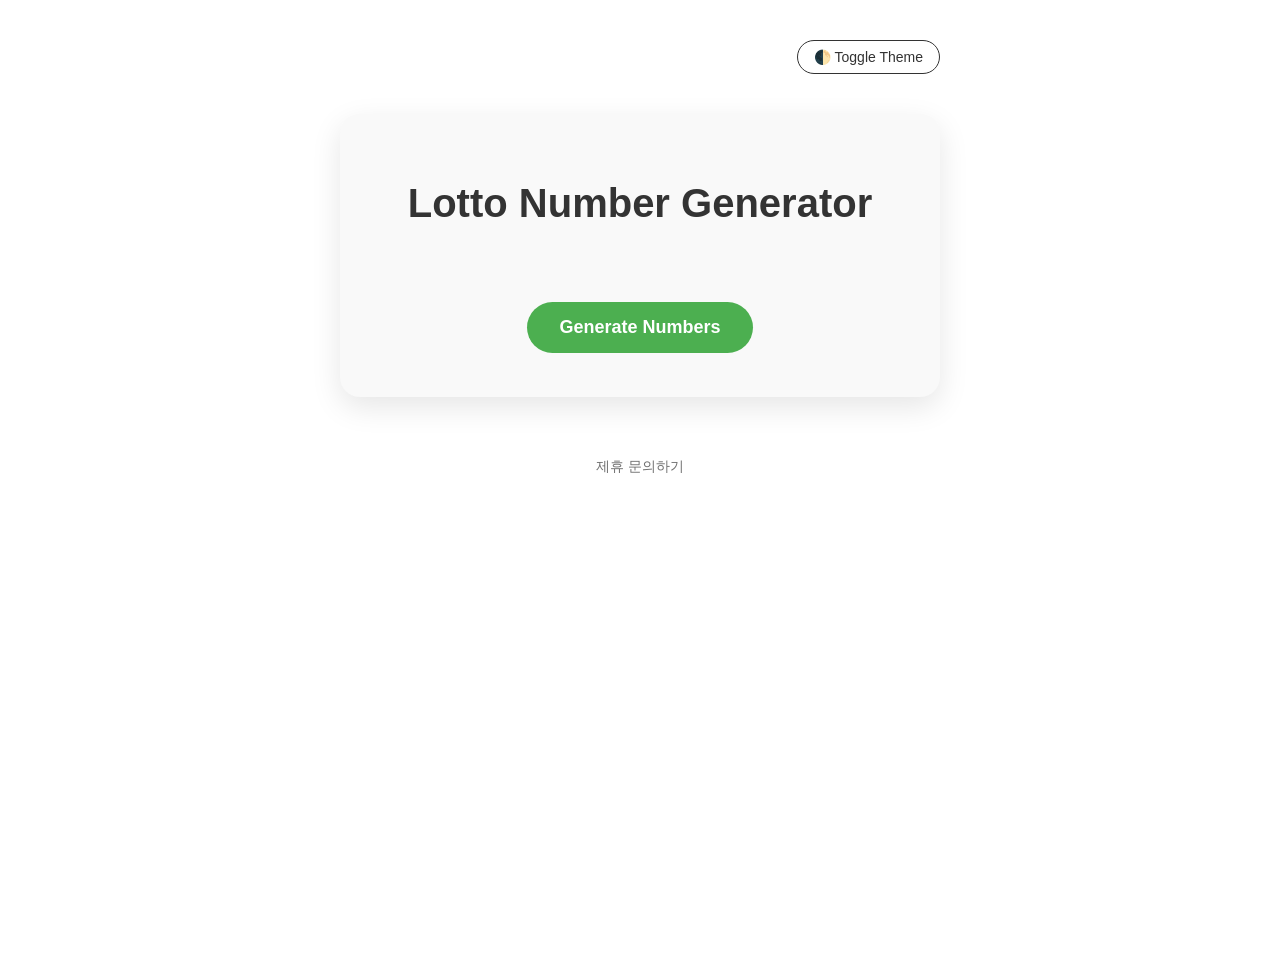
==== index.html @ 991e3644 "Convert site to a simple partnership inquiry form only" ====
<!DOCTYPE html>
<html lang="en">
<head>
    <meta charset="UTF-8">
    <meta name="viewport" content="width=device-width, initial-scale=1.0">
    <title>Lotto Number Generator</title>
    <link rel="stylesheet" href="style.css">
</head>
<body>
    <div class="main-container">
        <div id="theme-toggle-container">
            <button id="theme-toggle">🌓 Toggle Theme</button>
        </div>
        <div id="lotto-machine">
            <h1>Lotto Number Generator</h1>
            <div id="numbers-container"></div>
            <button id="generate-button">Generate Numbers</button>
        </div>
        <div style="text-align: center; margin-top: 20px;">
            <a href="contact.html" style="color: var(--text-color); text-decoration: none; opacity: 0.7; font-size: 14px;">제휴 문의하기</a>
        </div>
    </div>
    <script src="main.js"></script>
</body>
</html>
---- style.css ----
:root {
    --bg-color: #ffffff;
    --text-color: #333333;
    --machine-bg: #f9f9f9;
}

[data-theme="dark"] {
    --bg-color: #121212;
    --text-color: #ffffff;
    --machine-bg: #1e1e1e;
}

body {
    font-family: -apple-system, BlinkMacSystemFont, "Segoe UI", Roboto, Helvetica, Arial, sans-serif;
    background-color: var(--bg-color);
    color: var(--text-color);
    display: flex;
    justify-content: center;
    align-items: flex-start;
    min-height: 100vh;
    margin: 0;
    padding: 40px 20px;
    transition: background-color 0.3s ease, color 0.3s ease;
}

.main-container {
    max-width: 600px;
    width: 100%;
    display: flex;
    flex-direction: column;
    gap: 40px;
}

#theme-toggle-container {
    display: flex;
    justify-content: flex-end;
}

#theme-toggle {
    background: none;
    border: 1px solid var(--text-color);
    color: var(--text-color);
    padding: 8px 16px;
    cursor: pointer;
    border-radius: 20px;
    font-size: 14px;
    transition: all 0.3s ease;
}

#theme-toggle:hover {
    background-color: var(--text-color);
    color: var(--bg-color);
}

#lotto-machine {
    text-align: center;
    padding: 40px;
    border-radius: 20px;
    background-color: var(--machine-bg);
    box-shadow: 0 10px 30px rgba(0,0,0,0.1);
    transition: background-color 0.3s ease;
}

h1 {
    font-size: 2.5em;
    margin-bottom: 1em;
}

#partnership-contact {
    padding: 40px;
    border-radius: 20px;
    background-color: var(--machine-bg);
    box-shadow: 0 10px 30px rgba(0,0,0,0.1);
}

#partnership-contact h2 {
    margin-top: 0;
    text-align: center;
}

#partnership-contact p {
    text-align: center;
    margin-bottom: 30px;
    opacity: 0.8;
}

.form-group {
    margin-bottom: 20px;
}

.form-group label {
    display: block;
    margin-bottom: 8px;
    font-weight: 600;
}

.form-group input, 
.form-group select, 
.form-group textarea {
    width: 100%;
    padding: 12px;
    border: 1px solid #ddd;
    border-radius: 8px;
    background-color: var(--bg-color);
    color: var(--text-color);
    font-size: 16px;
    box-sizing: border-box;
}

#submit-button {
    width: 100%;
    background-color: #4CAF50;
    color: white;
    padding: 15px;
    border: none;
    border-radius: 30px;
    font-size: 18px;
    font-weight: bold;
    cursor: pointer;
    transition: transform 0.2s ease, background-color 0.3s ease;
}

#submit-button:hover {
    background-color: #45a049;
    transform: scale(1.02);
}

#submit-button:active {
    transform: scale(0.98);
}

#numbers-container {
    display: flex;
    justify-content: center;
    gap: 15px;
    margin-bottom: 2em;
}

.ball {
    width: 60px;
    height: 60px;
    border-radius: 50%;
    display: flex;
    justify-content: center;
    align-items: center;
    font-size: 1.5em;
    font-weight: bold;
    color: #fff;
    box-shadow: 0 4px 10px rgba(0,0,0,0.2);
}

#generate-button {
    background-color: #4CAF50;
    color: white;
    padding: 15px 32px;
    text-align: center;
    text-decoration: none;
    display: inline-block;
    font-size: 18px;
    font-weight: bold;
    margin: 4px 2px;
    cursor: pointer;
    border-radius: 30px;
    border: none;
    transition: transform 0.2s ease, background-color 0.3s ease;
}

#generate-button:hover {
    background-color: #45a049;
    transform: scale(1.05);
}

#generate-button:active {
    transform: scale(0.95);
}
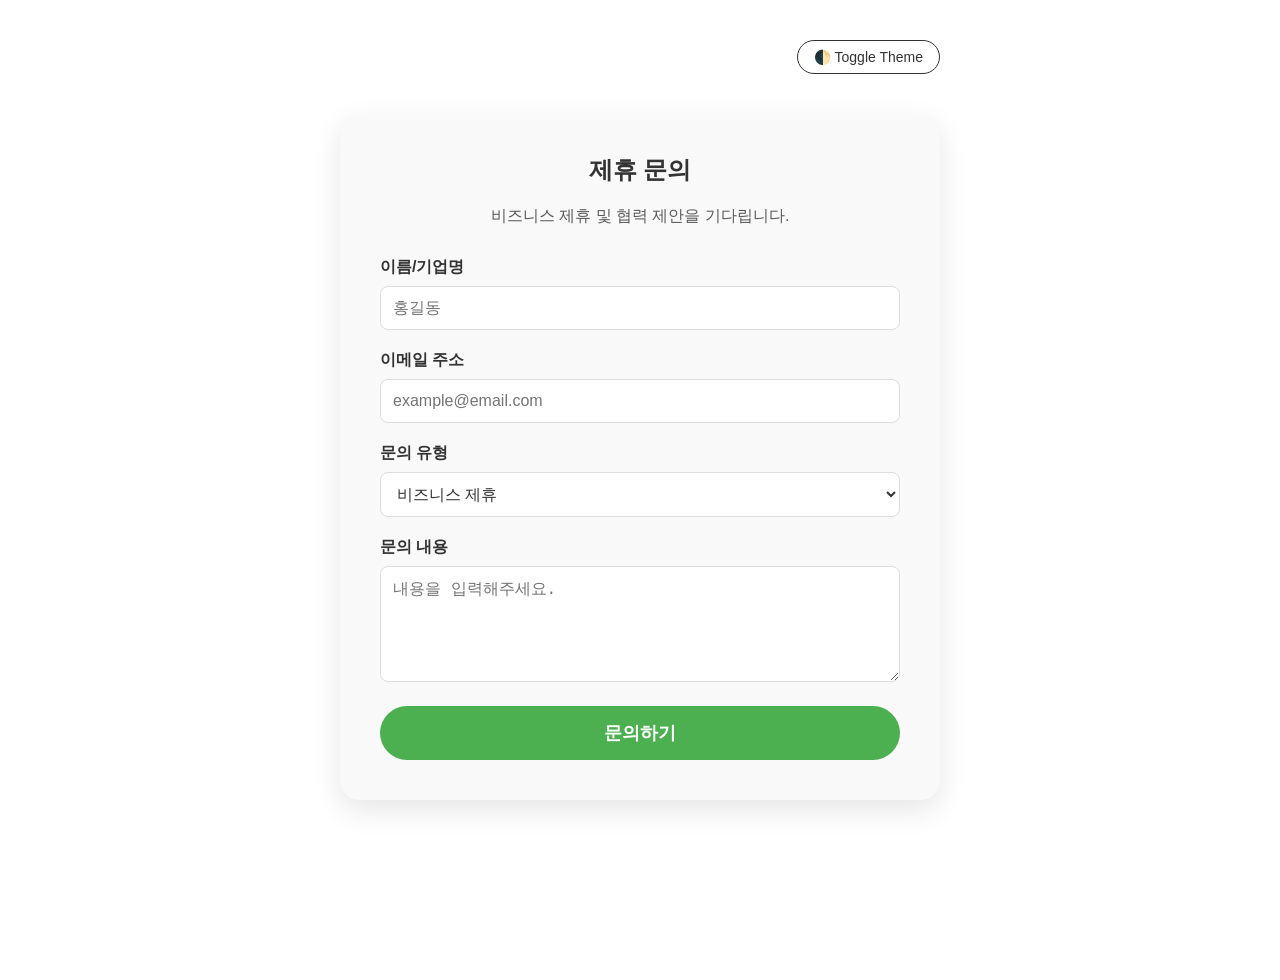
==== commit b3ffa8a7: "Finalize partnership inquiry form layout" ====
--- a/index.html
+++ b/index.html
@@ -1,10 +1,9 @@
-
 <!DOCTYPE html>
-<html lang="en">
+<html lang="ko">
 <head>
     <meta charset="UTF-8">
     <meta name="viewport" content="width=device-width, initial-scale=1.0">
-    <title>Lotto Number Generator</title>
+    <title>제휴 문의</title>
     <link rel="stylesheet" href="style.css">
 </head>
 <body>
@@ -12,15 +11,47 @@
         <div id="theme-toggle-container">
             <button id="theme-toggle">🌓 Toggle Theme</button>
         </div>
-        <div id="lotto-machine">
-            <h1>Lotto Number Generator</h1>
-            <div id="numbers-container"></div>
-            <button id="generate-button">Generate Numbers</button>
-        </div>
-        <div style="text-align: center; margin-top: 20px;">
-            <a href="contact.html" style="color: var(--text-color); text-decoration: none; opacity: 0.7; font-size: 14px;">제휴 문의하기</a>
-        </div>
+
+        <section id="partnership-contact">
+            <h2>제휴 문의</h2>
+            <p>비즈니스 제휴 및 협력 제안을 기다립니다.</p>
+            <form action="https://formspree.io/f/xojbjljl" method="POST">
+                <div class="form-group">
+                    <label for="name">이름/기업명</label>
+                    <input type="text" id="name" name="name" required placeholder="홍길동">
+                </div>
+                <div class="form-group">
+                    <label for="email">이메일 주소</label>
+                    <input type="email" id="email" name="_replyto" required placeholder="example@email.com">
+                </div>
+                <div class="form-group">
+                    <label for="subject">문의 유형</label>
+                    <select id="subject" name="subject">
+                        <option value="partnership">비즈니스 제휴</option>
+                        <option value="marketing">마케팅/광고</option>
+                        <option value="technical">기술 협력</option>
+                        <option value="other">기타</option>
+                    </select>
+                </div>
+                <div class="form-group">
+                    <label for="message">문의 내용</label>
+                    <textarea id="message" name="message" rows="5" required placeholder="내용을 입력해주세요."></textarea>
+                </div>
+                <button type="submit" id="submit-button">문의하기</button>
+            </form>
+        </section>
     </div>
-    <script src="main.js"></script>
+    <script>
+        const themeToggle = document.getElementById('theme-toggle');
+        const currentTheme = localStorage.getItem('theme') || 'light';
+        document.documentElement.setAttribute('data-theme', currentTheme);
+
+        themeToggle.addEventListener('click', () => {
+            let theme = document.documentElement.getAttribute('data-theme');
+            let newTheme = theme === 'dark' ? 'light' : 'dark';
+            document.documentElement.setAttribute('data-theme', newTheme);
+            localStorage.setItem('theme', newTheme);
+        });
+    </script>
 </body>
 </html>
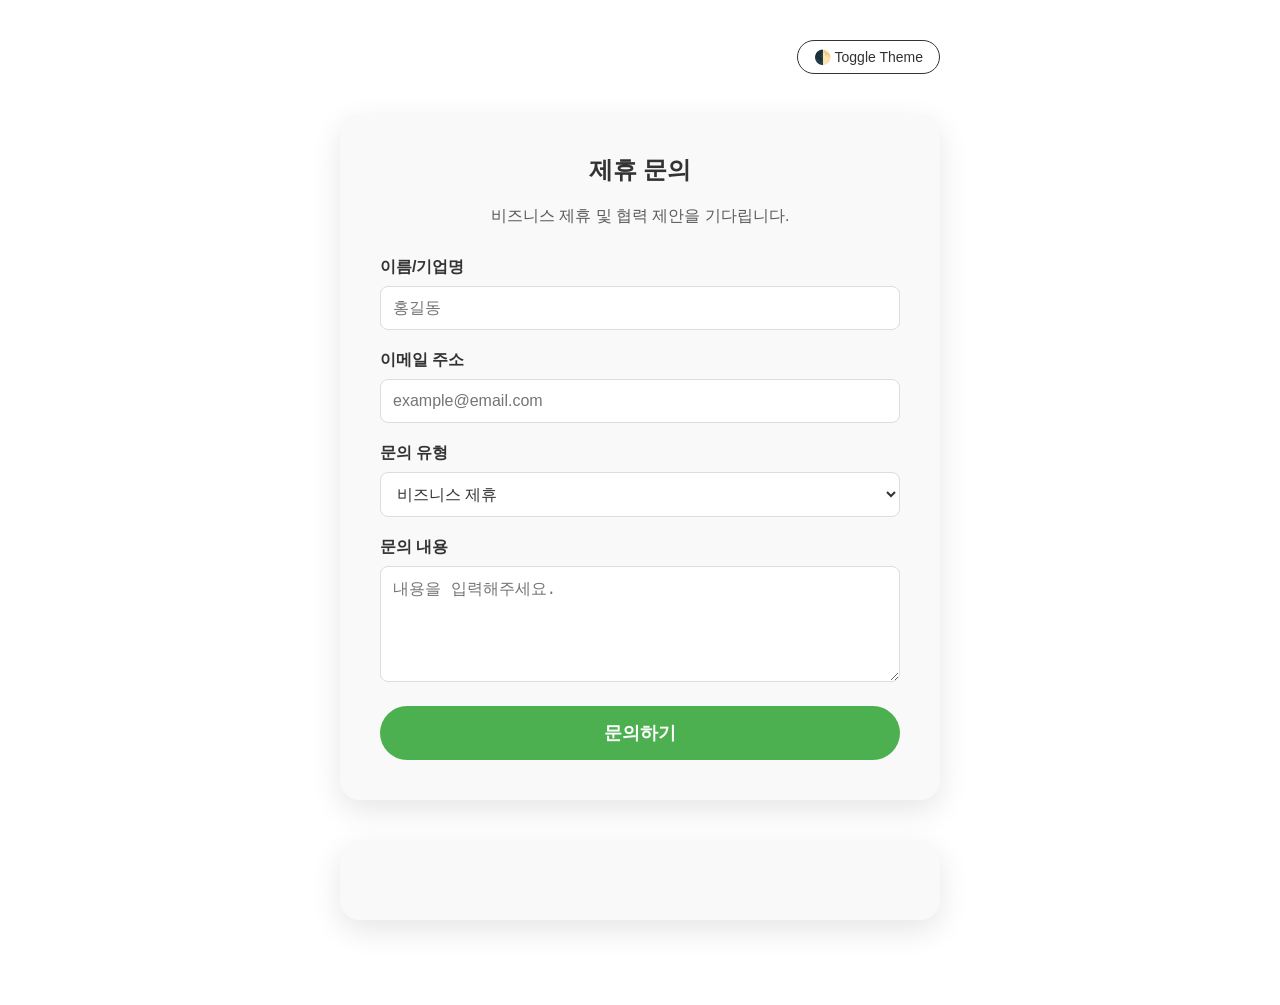
==== commit 0ca6996a: "Integrate Disqus comment section" ====
--- a/index.html
+++ b/index.html
@@ -40,6 +40,28 @@
                 <button type="submit" id="submit-button">문의하기</button>
             </form>
         </section>
+
+        <section id="comments-section">
+            <div id="disqus_thread"></div>
+            <script>
+                /**
+                *  RECOMMENDED CONFIGURATION VARIABLES: EDIT AND UNCOMMENT THE SECTION BELOW TO INSERT DYNAMIC VALUES FROM YOUR PLATFORM OR CMS.
+                *  LEARN WHY DEFINING THESE VARIABLES IS IMPORTANT: https://disqus.com/admin/universalcode/#configuration-variables    */
+                /*
+                var disqus_config = function () {
+                this.page.url = PAGE_URL;  // Replace PAGE_URL with your page's canonical URL variable
+                this.page.identifier = PAGE_IDENTIFIER; // Replace PAGE_IDENTIFIER with your page's unique identifier variable
+                };
+                */
+                (function() { // DON'T EDIT BELOW THIS LINE
+                var d = document, s = d.createElement('script');
+                s.src = 'https://productbuilder2-8.disqus.com/embed.js';
+                s.setAttribute('data-timestamp', +new Date());
+                (d.head || d.body).appendChild(s);
+                })();
+            </script>
+            <noscript>Please enable JavaScript to view the <a href="https://disqus.com/?ref_noscript">comments powered by Disqus.</a></noscript>
+        </section>
     </div>
     <script>
         const themeToggle = document.getElementById('theme-toggle');
--- a/style.css
+++ b/style.css
@@ -130,6 +130,14 @@
     transform: scale(0.98);
 }
 
+#comments-section {
+    padding: 40px;
+    border-radius: 20px;
+    background-color: var(--machine-bg);
+    box-shadow: 0 10px 30px rgba(0,0,0,0.1);
+    margin-bottom: 40px;
+}
+
 #numbers-container {
     display: flex;
     justify-content: center;
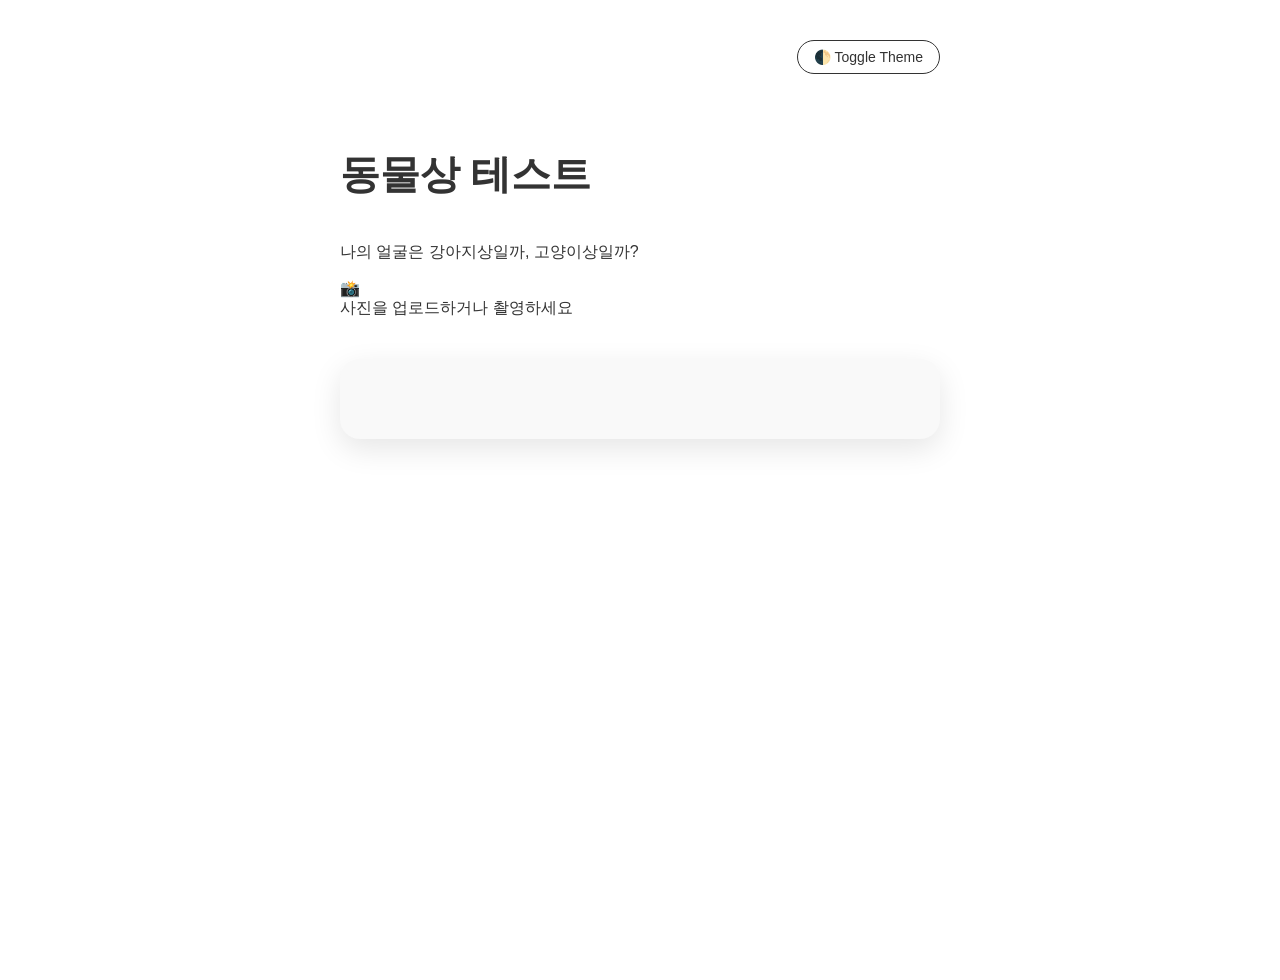
==== commit 2a9982de: "Implement Animal Type Test using Teachable Machine model" ====
--- a/index.html
+++ b/index.html
@@ -3,7 +3,7 @@
 <head>
     <meta charset="UTF-8">
     <meta name="viewport" content="width=device-width, initial-scale=1.0">
-    <title>제휴 문의</title>
+    <title>동물상 테스트 - 강아지 vs 고양이</title>
     <link rel="stylesheet" href="style.css">
 </head>
 <body>
@@ -12,68 +12,119 @@
             <button id="theme-toggle">🌓 Toggle Theme</button>
         </div>
 
-        <section id="partnership-contact">
-            <h2>제휴 문의</h2>
-            <p>비즈니스 제휴 및 협력 제안을 기다립니다.</p>
-            <form action="https://formspree.io/f/xojbjljl" method="POST">
-                <div class="form-group">
-                    <label for="name">이름/기업명</label>
-                    <input type="text" id="name" name="name" required placeholder="홍길동">
-                </div>
-                <div class="form-group">
-                    <label for="email">이메일 주소</label>
-                    <input type="email" id="email" name="_replyto" required placeholder="example@email.com">
-                </div>
-                <div class="form-group">
-                    <label for="subject">문의 유형</label>
-                    <select id="subject" name="subject">
-                        <option value="partnership">비즈니스 제휴</option>
-                        <option value="marketing">마케팅/광고</option>
-                        <option value="technical">기술 협력</option>
-                        <option value="other">기타</option>
-                    </select>
-                </div>
-                <div class="form-group">
-                    <label for="message">문의 내용</label>
-                    <textarea id="message" name="message" rows="5" required placeholder="내용을 입력해주세요."></textarea>
-                </div>
-                <button type="submit" id="submit-button">문의하기</button>
-            </form>
+        <section id="animal-test">
+            <h1>동물상 테스트</h1>
+            <p>나의 얼굴은 강아지상일까, 고양이상일까?</p>
+            
+            <div id="upload-area">
+                <input type="file" id="image-upload" accept="image/*" hidden>
+                <label for="image-upload" id="upload-label">
+                    <div id="upload-icon">📸</div>
+                    <span>사진을 업로드하거나 촬영하세요</span>
+                </label>
+                <img id="face-image" src="#" alt="your image" style="display: none; width: 100%; border-radius: 20px; margin-bottom: 20px;">
+            </div>
+
+            <div id="loading-spinner" style="display: none;">
+                <div class="spinner"></div>
+                <p>모델 분석 중...</p>
+            </div>
+
+            <div id="result-area" style="display: none;">
+                <h2 id="result-message"></h2>
+                <div id="label-container"></div>
+                <button id="retry-button" onclick="window.location.reload()">다시 하기</button>
+            </div>
         </section>
 
         <section id="comments-section">
             <div id="disqus_thread"></div>
             <script>
-                /**
-                *  RECOMMENDED CONFIGURATION VARIABLES: EDIT AND UNCOMMENT THE SECTION BELOW TO INSERT DYNAMIC VALUES FROM YOUR PLATFORM OR CMS.
-                *  LEARN WHY DEFINING THESE VARIABLES IS IMPORTANT: https://disqus.com/admin/universalcode/#configuration-variables    */
-                /*
-                var disqus_config = function () {
-                this.page.url = PAGE_URL;  // Replace PAGE_URL with your page's canonical URL variable
-                this.page.identifier = PAGE_IDENTIFIER; // Replace PAGE_IDENTIFIER with your page's unique identifier variable
-                };
-                */
-                (function() { // DON'T EDIT BELOW THIS LINE
+                (function() { 
                 var d = document, s = d.createElement('script');
                 s.src = 'https://productbuilder2-8.disqus.com/embed.js';
                 s.setAttribute('data-timestamp', +new Date());
                 (d.head || d.body).appendChild(s);
                 })();
             </script>
-            <noscript>Please enable JavaScript to view the <a href="https://disqus.com/?ref_noscript">comments powered by Disqus.</a></noscript>
         </section>
     </div>
+
+    <!-- TensorFlow.js and Teachable Machine libraries -->
+    <script src="https://cdn.jsdelivr.net/npm/@tensorflow/tfjs@latest/dist/tf.min.js"></script>
+    <script src="https://cdn.jsdelivr.net/npm/@teachablemachine/image@latest/dist/teachablemachine-image.min.js"></script>
+    
     <script>
+        const URL = "https://teachablemachine.withgoogle.com/models/QJMymbFwS/";
+        let model, labelContainer, maxPredictions;
+
+        // Theme Toggle
         const themeToggle = document.getElementById('theme-toggle');
         const currentTheme = localStorage.getItem('theme') || 'light';
         document.documentElement.setAttribute('data-theme', currentTheme);
-
         themeToggle.addEventListener('click', () => {
             let theme = document.documentElement.getAttribute('data-theme');
             let newTheme = theme === 'dark' ? 'light' : 'dark';
             document.documentElement.setAttribute('data-theme', newTheme);
             localStorage.setItem('theme', newTheme);
         });
+
+        // Load the image model
+        async function init() {
+            const modelURL = URL + "model.json";
+            const metadataURL = URL + "metadata.json";
+            model = await tmImage.load(modelURL, metadataURL);
+            maxPredictions = model.getTotalClasses();
+            labelContainer = document.getElementById("label-container");
+            for (let i = 0; i < maxPredictions; i++) {
+                labelContainer.appendChild(document.createElement("div"));
+            }
+        }
+
+        // Image upload and prediction
+        const imageUpload = document.getElementById('image-upload');
+        const faceImage = document.getElementById('face-image');
+        const uploadLabel = document.getElementById('upload-label');
+        const resultArea = document.getElementById('result-area');
+        const loadingSpinner = document.getElementById('loading-spinner');
+
+        imageUpload.addEventListener('change', async (e) => {
+            if (e.target.files && e.target.files[0]) {
+                const reader = new FileReader();
+                reader.onload = async (event) => {
+                    faceImage.src = event.target.result;
+                    faceImage.style.display = 'block';
+                    uploadLabel.style.display = 'none';
+                    loadingSpinner.style.display = 'block';
+                    
+                    if (!model) await init();
+                    predict();
+                };
+                reader.readAsDataURL(e.target.files[0]);
+            }
+        });
+
+        async function predict() {
+            const prediction = await model.predict(faceImage);
+            loadingSpinner.style.display = 'none';
+            resultArea.style.display = 'block';
+
+            prediction.sort((a, b) => parseFloat(b.probability) - parseFloat(a.probability));
+            
+            const resultTitle = prediction[0].className;
+            document.getElementById('result-message').innerText = `당신은 ${resultTitle}상입니다!`;
+
+            for (let i = 0; i < maxPredictions; i++) {
+                const classPrediction = 
+                    prediction[i].className + ": " + Math.round(prediction[i].probability * 100) + "%";
+                labelContainer.childNodes[i].innerHTML = `
+                    <div class="progress-bar-container">
+                        <div class="progress-bar" style="width: ${prediction[i].probability * 100}%; background-color: ${i === 0 ? '#4CAF50' : '#aaa'};"></div>
+                        <span class="progress-label">${classPrediction}</span>
+                    </div>
+                `;
+            }
+        }
     </script>
 </body>
 </html>
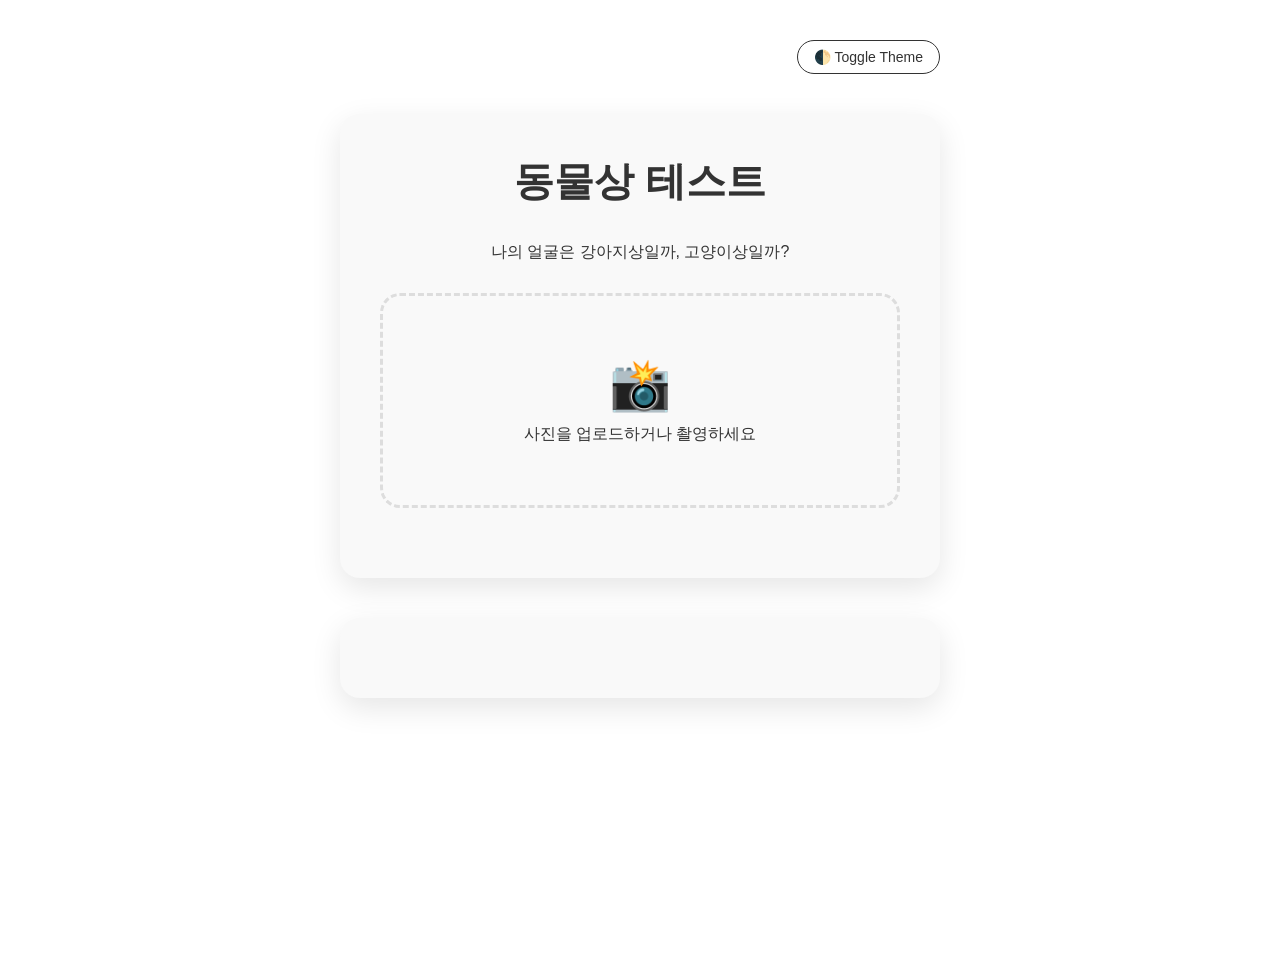
==== commit b80a0f35: "Finalize AdSense integration" ====
--- a/index.html
+++ b/index.html
@@ -5,6 +5,9 @@
     <meta name="viewport" content="width=device-width, initial-scale=1.0">
     <title>동물상 테스트 - 강아지 vs 고양이</title>
     <link rel="stylesheet" href="style.css">
+    <meta name="google-adsense-account" content="ca-pub-5685169332271109">
+    <script async src="https://pagead2.googlesyndication.com/pagead/js/adsbygoogle.js?client=ca-pub-5685169332271109"
+     crossorigin="anonymous"></script>
 </head>
 <body>
     <div class="main-container">
--- a/style.css
+++ b/style.css
@@ -1,4 +1,3 @@
-
 :root {
     --bg-color: #ffffff;
     --text-color: #333333;
@@ -53,81 +52,98 @@
     color: var(--bg-color);
 }
 
-#lotto-machine {
-    text-align: center;
+#animal-test {
     padding: 40px;
     border-radius: 20px;
     background-color: var(--machine-bg);
     box-shadow: 0 10px 30px rgba(0,0,0,0.1);
-    transition: background-color 0.3s ease;
-}
-
-h1 {
-    font-size: 2.5em;
-    margin-bottom: 1em;
-}
-
-#partnership-contact {
-    padding: 40px;
-    border-radius: 20px;
-    background-color: var(--machine-bg);
-    box-shadow: 0 10px 30px rgba(0,0,0,0.1);
-}
-
-#partnership-contact h2 {
-    margin-top: 0;
     text-align: center;
 }
 
-#partnership-contact p {
-    text-align: center;
-    margin-bottom: 30px;
-    opacity: 0.8;
+#animal-test h1 {
+    margin-top: 0;
+    font-size: 2.5em;
 }
 
-.form-group {
-    margin-bottom: 20px;
+#upload-area {
+    margin: 30px 0;
 }
 
-.form-group label {
+#upload-label {
     display: block;
-    margin-bottom: 8px;
-    font-weight: 600;
+    padding: 60px 20px;
+    border: 3px dashed #ddd;
+    border-radius: 20px;
+    cursor: pointer;
+    transition: all 0.3s ease;
 }
 
-.form-group input, 
-.form-group select, 
-.form-group textarea {
-    width: 100%;
-    padding: 12px;
-    border: 1px solid #ddd;
-    border-radius: 8px;
-    background-color: var(--bg-color);
-    color: var(--text-color);
-    font-size: 16px;
-    box-sizing: border-box;
+#upload-label:hover {
+    border-color: #4CAF50;
+    background-color: rgba(76, 175, 80, 0.05);
 }
 
-#submit-button {
-    width: 100%;
+#upload-icon {
+    font-size: 50px;
+    margin-bottom: 10px;
+}
+
+#loading-spinner {
+    margin: 20px 0;
+}
+
+.spinner {
+    width: 40px;
+    height: 40px;
+    border: 4px solid rgba(0,0,0,0.1);
+    border-top: 4px solid #4CAF50;
+    border-radius: 50%;
+    animation: spin 1s linear infinite;
+    margin: 0 auto 10px;
+}
+
+@keyframes spin {
+    0% { transform: rotate(0deg); }
+    100% { transform: rotate(360deg); }
+}
+
+#result-area {
+    margin-top: 30px;
+}
+
+.progress-bar-container {
+    position: relative;
+    height: 30px;
+    background-color: #eee;
+    border-radius: 15px;
+    margin-bottom: 15px;
+    overflow: hidden;
+}
+
+.progress-bar {
+    height: 100%;
+    border-radius: 15px;
+    transition: width 1s ease;
+}
+
+.progress-label {
+    position: absolute;
+    top: 50%;
+    left: 15px;
+    transform: translateY(-50%);
+    font-weight: bold;
+    color: #333;
+}
+
+#retry-button {
+    margin-top: 20px;
     background-color: #4CAF50;
     color: white;
-    padding: 15px;
+    padding: 12px 30px;
     border: none;
-    border-radius: 30px;
-    font-size: 18px;
-    font-weight: bold;
+    border-radius: 25px;
+    font-size: 16px;
     cursor: pointer;
-    transition: transform 0.2s ease, background-color 0.3s ease;
-}
-
-#submit-button:hover {
-    background-color: #45a049;
-    transform: scale(1.02);
-}
-
-#submit-button:active {
-    transform: scale(0.98);
 }
 
 #comments-section {
@@ -137,48 +153,3 @@
     box-shadow: 0 10px 30px rgba(0,0,0,0.1);
     margin-bottom: 40px;
 }
-
-#numbers-container {
-    display: flex;
-    justify-content: center;
-    gap: 15px;
-    margin-bottom: 2em;
-}
-
-.ball {
-    width: 60px;
-    height: 60px;
-    border-radius: 50%;
-    display: flex;
-    justify-content: center;
-    align-items: center;
-    font-size: 1.5em;
-    font-weight: bold;
-    color: #fff;
-    box-shadow: 0 4px 10px rgba(0,0,0,0.2);
-}
-
-#generate-button {
-    background-color: #4CAF50;
-    color: white;
-    padding: 15px 32px;
-    text-align: center;
-    text-decoration: none;
-    display: inline-block;
-    font-size: 18px;
-    font-weight: bold;
-    margin: 4px 2px;
-    cursor: pointer;
-    border-radius: 30px;
-    border: none;
-    transition: transform 0.2s ease, background-color 0.3s ease;
-}
-
-#generate-button:hover {
-    background-color: #45a049;
-    transform: scale(1.05);
-}
-
-#generate-button:active {
-    transform: scale(0.95);
-}
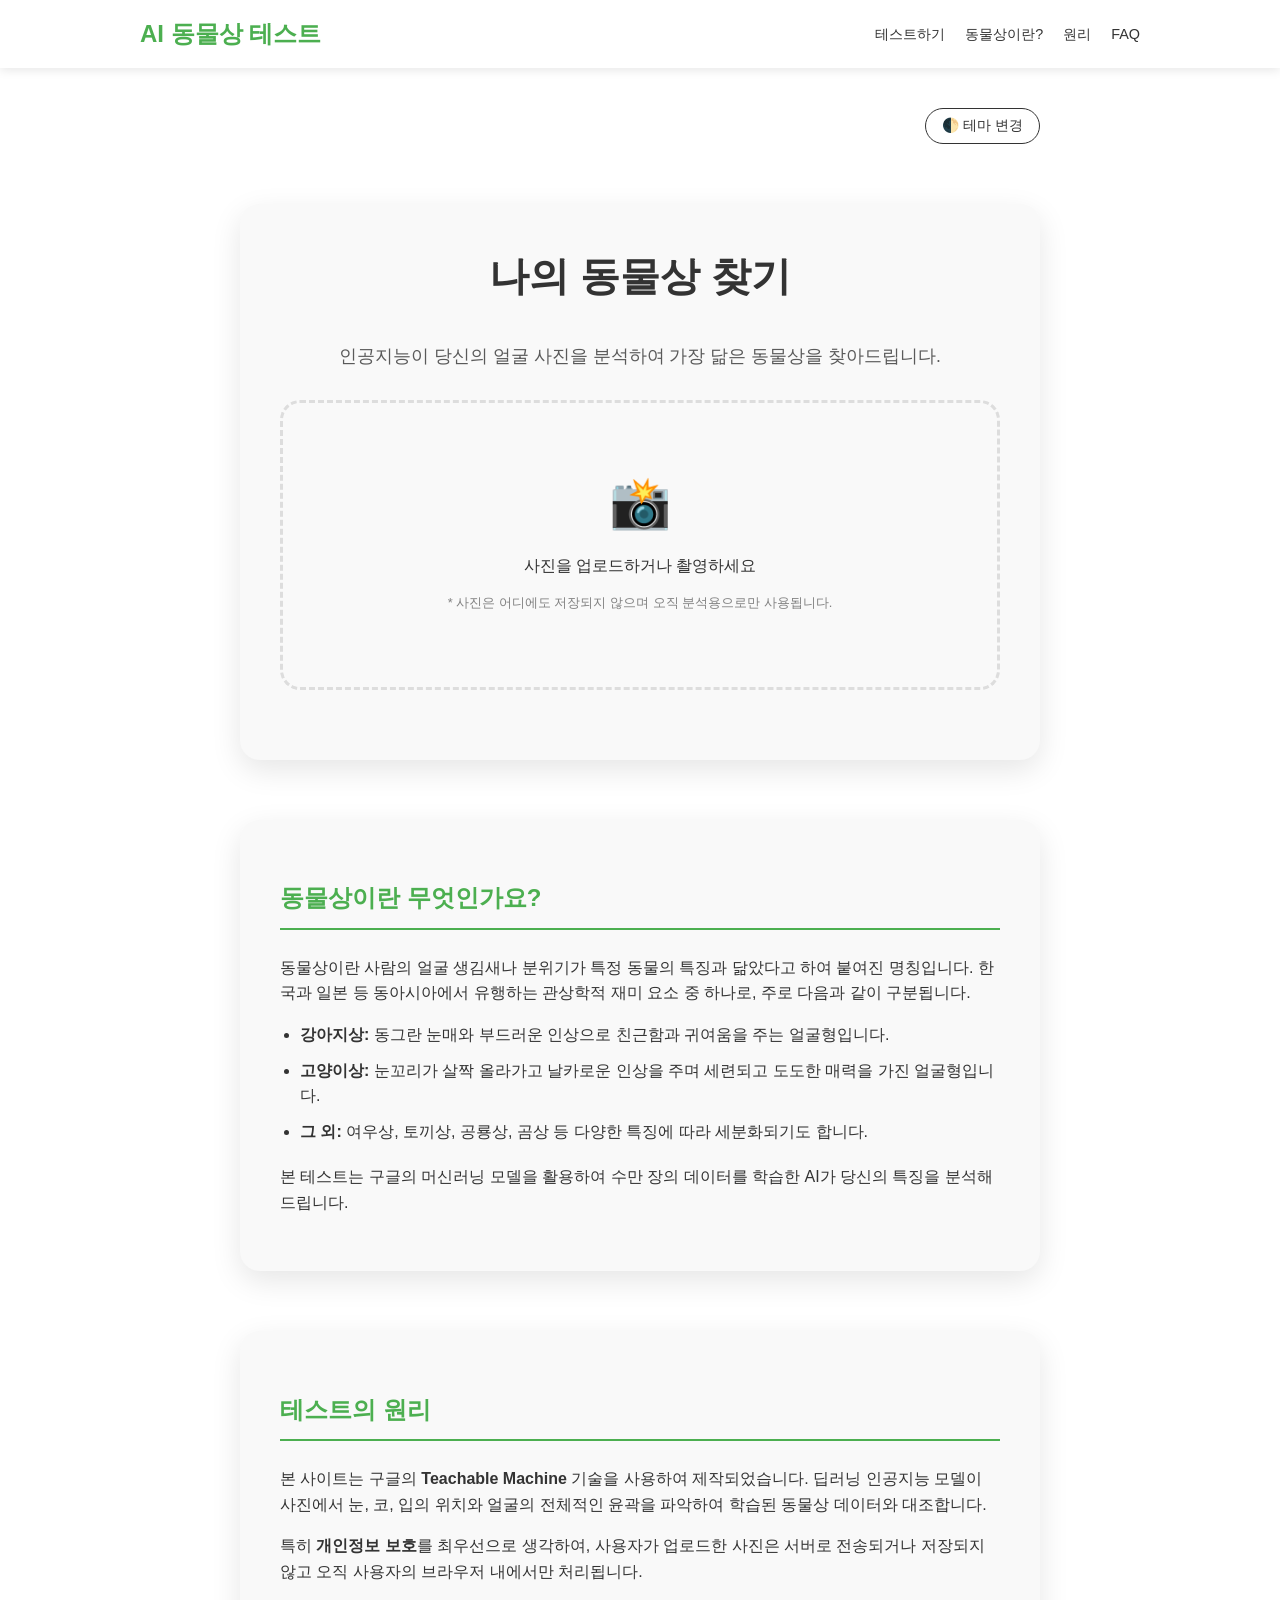
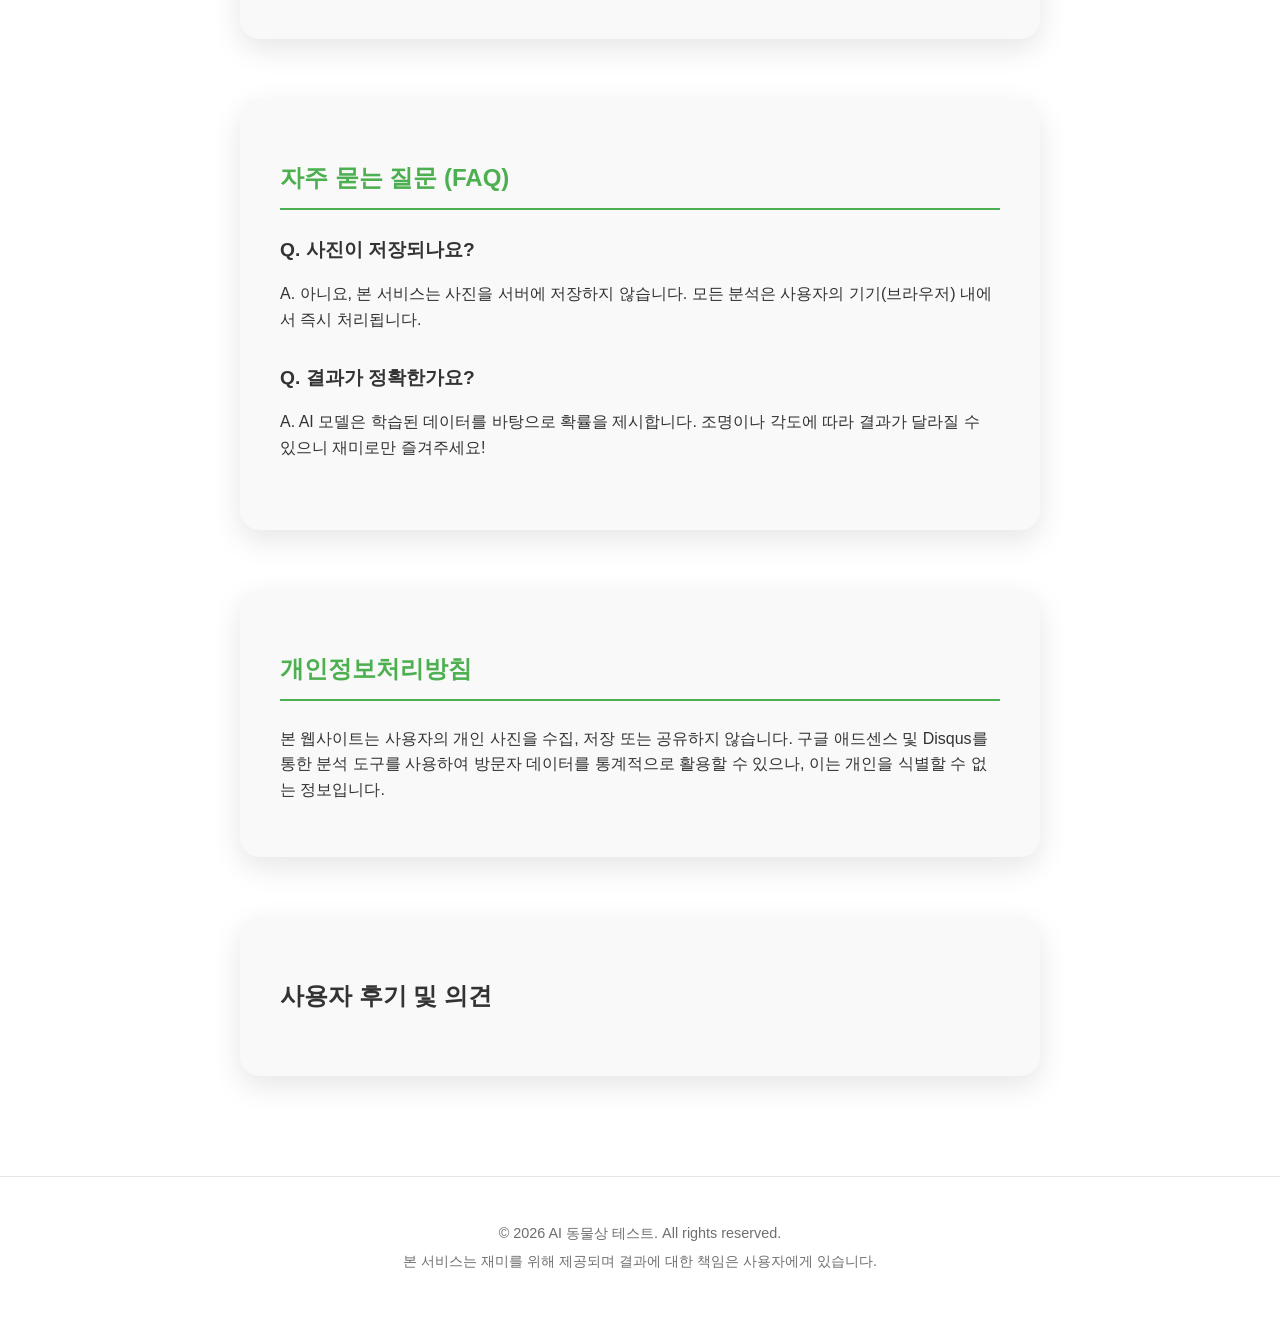
==== commit 6556e345: "Comprehensive AdSense optimization: add content, navigation, and policy" ====
--- a/index.html
+++ b/index.html
@@ -3,34 +3,49 @@
 <head>
     <meta charset="UTF-8">
     <meta name="viewport" content="width=device-width, initial-scale=1.0">
-    <title>동물상 테스트 - 강아지 vs 고양이</title>
+    <title>AI 동물상 테스트 - 인공지능이 알려주는 나의 동물상</title>
+    <meta name="description" content="인공지능(AI)이 분석하는 나의 동물상 테스트! 강아지상, 고양이상 등 당신의 얼굴과 가장 닮은 동물상을 확인해보세요. 딥러닝 기술을 활용한 정밀한 분석을 제공합니다.">
+    <meta name="keywords" content="동물상 테스트, AI 테스트, 강아지상, 고양이상, 얼굴 분석, 인공지능 테스트, 테스토리, 동물상">
     <link rel="stylesheet" href="style.css">
     <meta name="google-adsense-account" content="ca-pub-5685169332271109">
     <script async src="https://pagead2.googlesyndication.com/pagead/js/adsbygoogle.js?client=ca-pub-5685169332271109"
      crossorigin="anonymous"></script>
 </head>
 <body>
+    <header>
+        <nav class="nav-container">
+            <div class="logo">AI 동물상 테스트</div>
+            <ul class="nav-links">
+                <li><a href="#animal-test">테스트하기</a></li>
+                <li><a href="#about">동물상이란?</a></li>
+                <li><a href="#how-it-works">원리</a></li>
+                <li><a href="#faq">FAQ</a></li>
+            </ul>
+        </nav>
+    </header>
+
     <div class="main-container">
         <div id="theme-toggle-container">
-            <button id="theme-toggle">🌓 Toggle Theme</button>
+            <button id="theme-toggle">🌓 테마 변경</button>
         </div>
 
         <section id="animal-test">
-            <h1>동물상 테스트</h1>
-            <p>나의 얼굴은 강아지상일까, 고양이상일까?</p>
+            <h1>나의 동물상 찾기</h1>
+            <p class="subtitle">인공지능이 당신의 얼굴 사진을 분석하여 가장 닮은 동물상을 찾아드립니다.</p>
             
             <div id="upload-area">
                 <input type="file" id="image-upload" accept="image/*" hidden>
                 <label for="image-upload" id="upload-label">
                     <div id="upload-icon">📸</div>
                     <span>사진을 업로드하거나 촬영하세요</span>
+                    <p class="upload-hint">* 사진은 어디에도 저장되지 않으며 오직 분석용으로만 사용됩니다.</p>
                 </label>
                 <img id="face-image" src="#" alt="your image" style="display: none; width: 100%; border-radius: 20px; margin-bottom: 20px;">
             </div>
 
             <div id="loading-spinner" style="display: none;">
                 <div class="spinner"></div>
-                <p>모델 분석 중...</p>
+                <p>AI 모델이 관상을 분석 중입니다...</p>
             </div>
 
             <div id="result-area" style="display: none;">
@@ -40,7 +55,51 @@
             </div>
         </section>
 
+        <!-- 추가 정보 섹션 (애드센스 고품질 가이드라인 준수) -->
+        <section id="about" class="info-section">
+            <h2>동물상이란 무엇인가요?</h2>
+            <div class="info-content">
+                <p>동물상이란 사람의 얼굴 생김새나 분위기가 특정 동물의 특징과 닮았다고 하여 붙여진 명칭입니다. 한국과 일본 등 동아시아에서 유행하는 관상학적 재미 요소 중 하나로, 주로 다음과 같이 구분됩니다.</p>
+                <ul>
+                    <li><strong>강아지상:</strong> 동그란 눈매와 부드러운 인상으로 친근함과 귀여움을 주는 얼굴형입니다.</li>
+                    <li><strong>고양이상:</strong> 눈꼬리가 살짝 올라가고 날카로운 인상을 주며 세련되고 도도한 매력을 가진 얼굴형입니다.</li>
+                    <li><strong>그 외:</strong> 여우상, 토끼상, 공룡상, 곰상 등 다양한 특징에 따라 세분화되기도 합니다.</li>
+                </ul>
+                <p>본 테스트는 구글의 머신러닝 모델을 활용하여 수만 장의 데이터를 학습한 AI가 당신의 특징을 분석해 드립니다.</p>
+            </div>
+        </section>
+
+        <section id="how-it-works" class="info-section">
+            <h2>테스트의 원리</h2>
+            <div class="info-content">
+                <p>본 사이트는 구글의 <strong>Teachable Machine</strong> 기술을 사용하여 제작되었습니다. 딥러닝 인공지능 모델이 사진에서 눈, 코, 입의 위치와 얼굴의 전체적인 윤곽을 파악하여 학습된 동물상 데이터와 대조합니다.</p>
+                <p>특히 <strong>개인정보 보호</strong>를 최우선으로 생각하여, 사용자가 업로드한 사진은 서버로 전송되거나 저장되지 않고 오직 사용자의 브라우저 내에서만 처리됩니다.</p>
+            </div>
+        </section>
+
+        <section id="faq" class="info-section">
+            <h2>자주 묻는 질문 (FAQ)</h2>
+            <div class="info-content">
+                <div class="faq-item">
+                    <h3>Q. 사진이 저장되나요?</h3>
+                    <p>A. 아니요, 본 서비스는 사진을 서버에 저장하지 않습니다. 모든 분석은 사용자의 기기(브라우저) 내에서 즉시 처리됩니다.</p>
+                </div>
+                <div class="faq-item">
+                    <h3>Q. 결과가 정확한가요?</h3>
+                    <p>A. AI 모델은 학습된 데이터를 바탕으로 확률을 제시합니다. 조명이나 각도에 따라 결과가 달라질 수 있으니 재미로만 즐겨주세요!</p>
+                </div>
+            </div>
+        </section>
+
+        <section id="privacy" class="info-section">
+            <h2>개인정보처리방침</h2>
+            <div class="info-content">
+                <p>본 웹사이트는 사용자의 개인 사진을 수집, 저장 또는 공유하지 않습니다. 구글 애드센스 및 Disqus를 통한 분석 도구를 사용하여 방문자 데이터를 통계적으로 활용할 수 있으나, 이는 개인을 식별할 수 없는 정보입니다.</p>
+            </div>
+        </section>
+
         <section id="comments-section">
+            <h2>사용자 후기 및 의견</h2>
             <div id="disqus_thread"></div>
             <script>
                 (function() { 
@@ -52,6 +111,13 @@
             </script>
         </section>
     </div>
+
+    <footer>
+        <div class="footer-container">
+            <p>&copy; 2026 AI 동물상 테스트. All rights reserved.</p>
+            <p>본 서비스는 재미를 위해 제공되며 결과에 대한 책임은 사용자에게 있습니다.</p>
+        </div>
+    </footer>
 
     <!-- TensorFlow.js and Teachable Machine libraries -->
     <script src="https://cdn.jsdelivr.net/npm/@tensorflow/tfjs@latest/dist/tf.min.js"></script>
--- a/style.css
+++ b/style.css
@@ -2,33 +2,81 @@
     --bg-color: #ffffff;
     --text-color: #333333;
     --machine-bg: #f9f9f9;
+    --primary-color: #4CAF50;
+    --secondary-color: #45a049;
+    --nav-bg: #ffffff;
+    --card-shadow: 0 10px 30px rgba(0,0,0,0.1);
 }
 
 [data-theme="dark"] {
     --bg-color: #121212;
     --text-color: #ffffff;
     --machine-bg: #1e1e1e;
+    --nav-bg: #1e1e1e;
+    --card-shadow: 0 10px 30px rgba(0,0,0,0.5);
 }
 
 body {
     font-family: -apple-system, BlinkMacSystemFont, "Segoe UI", Roboto, Helvetica, Arial, sans-serif;
     background-color: var(--bg-color);
     color: var(--text-color);
-    display: flex;
-    justify-content: center;
-    align-items: flex-start;
-    min-height: 100vh;
     margin: 0;
-    padding: 40px 20px;
+    padding: 0;
     transition: background-color 0.3s ease, color 0.3s ease;
+    line-height: 1.6;
+}
+
+/* Navigation */
+header {
+    background-color: var(--nav-bg);
+    box-shadow: 0 2px 10px rgba(0,0,0,0.1);
+    position: sticky;
+    top: 0;
+    z-index: 1000;
+}
+
+.nav-container {
+    max-width: 1000px;
+    margin: 0 auto;
+    padding: 15px 20px;
+    display: flex;
+    justify-content: space-between;
+    align-items: center;
+}
+
+.logo {
+    font-size: 1.5rem;
+    font-weight: bold;
+    color: var(--primary-color);
+}
+
+.nav-links {
+    list-style: none;
+    display: flex;
+    gap: 20px;
+    margin: 0;
+    padding: 0;
+}
+
+.nav-links a {
+    text-decoration: none;
+    color: var(--text-color);
+    font-weight: 500;
+    font-size: 0.9rem;
+    transition: color 0.3s;
+}
+
+.nav-links a:hover {
+    color: var(--primary-color);
 }
 
 .main-container {
-    max-width: 600px;
-    width: 100%;
+    max-width: 800px;
+    margin: 40px auto;
+    padding: 0 20px;
     display: flex;
     flex-direction: column;
-    gap: 40px;
+    gap: 60px;
 }
 
 #theme-toggle-container {
@@ -47,26 +95,31 @@
     transition: all 0.3s ease;
 }
 
-#theme-toggle:hover {
-    background-color: var(--text-color);
-    color: var(--bg-color);
-}
-
-#animal-test {
+/* Sections */
+section {
     padding: 40px;
     border-radius: 20px;
     background-color: var(--machine-bg);
-    box-shadow: 0 10px 30px rgba(0,0,0,0.1);
-    text-align: center;
-}
-
-#animal-test h1 {
+    box-shadow: var(--card-shadow);
+}
+
+h1 {
+    font-size: 2.5em;
     margin-top: 0;
-    font-size: 2.5em;
-}
-
+    text-align: center;
+}
+
+.subtitle {
+    text-align: center;
+    font-size: 1.1rem;
+    opacity: 0.8;
+    margin-bottom: 30px;
+}
+
+/* Upload Area */
 #upload-area {
     margin: 30px 0;
+    text-align: center;
 }
 
 #upload-label {
@@ -79,7 +132,7 @@
 }
 
 #upload-label:hover {
-    border-color: #4CAF50;
+    border-color: var(--primary-color);
     background-color: rgba(76, 175, 80, 0.05);
 }
 
@@ -88,41 +141,29 @@
     margin-bottom: 10px;
 }
 
-#loading-spinner {
-    margin: 20px 0;
-}
-
-.spinner {
-    width: 40px;
-    height: 40px;
-    border: 4px solid rgba(0,0,0,0.1);
-    border-top: 4px solid #4CAF50;
-    border-radius: 50%;
-    animation: spin 1s linear infinite;
-    margin: 0 auto 10px;
-}
-
-@keyframes spin {
-    0% { transform: rotate(0deg); }
-    100% { transform: rotate(360deg); }
-}
-
+.upload-hint {
+    font-size: 0.8rem;
+    opacity: 0.6;
+    margin-top: 15px;
+}
+
+/* Results */
 #result-area {
-    margin-top: 30px;
+    text-align: center;
 }
 
 .progress-bar-container {
     position: relative;
-    height: 30px;
+    height: 35px;
     background-color: #eee;
-    border-radius: 15px;
-    margin-bottom: 15px;
+    border-radius: 17px;
+    margin-bottom: 20px;
     overflow: hidden;
 }
 
 .progress-bar {
     height: 100%;
-    border-radius: 15px;
+    border-radius: 17px;
     transition: width 1s ease;
 }
 
@@ -133,23 +174,102 @@
     transform: translateY(-50%);
     font-weight: bold;
     color: #333;
+    font-size: 0.9rem;
 }
 
 #retry-button {
+    background-color: var(--primary-color);
+    color: white;
+    padding: 15px 40px;
+    border: none;
+    border-radius: 30px;
+    font-size: 1.1rem;
+    font-weight: bold;
+    cursor: pointer;
+    transition: transform 0.2s;
     margin-top: 20px;
-    background-color: #4CAF50;
-    color: white;
-    padding: 12px 30px;
-    border: none;
-    border-radius: 25px;
-    font-size: 16px;
-    cursor: pointer;
-}
-
-#comments-section {
-    padding: 40px;
-    border-radius: 20px;
-    background-color: var(--machine-bg);
-    box-shadow: 0 10px 30px rgba(0,0,0,0.1);
-    margin-bottom: 40px;
-}
+}
+
+#retry-button:hover {
+    background-color: var(--secondary-color);
+    transform: scale(1.05);
+}
+
+/* Info Sections */
+.info-section h2 {
+    color: var(--primary-color);
+    border-bottom: 2px solid var(--primary-color);
+    padding-bottom: 10px;
+    margin-bottom: 25px;
+}
+
+.info-content p {
+    margin-bottom: 15px;
+}
+
+.info-content ul {
+    margin-bottom: 20px;
+    padding-left: 20px;
+}
+
+.info-content li {
+    margin-bottom: 10px;
+}
+
+.faq-item {
+    margin-bottom: 30px;
+}
+
+.faq-item h3 {
+    font-size: 1.2rem;
+    margin-bottom: 10px;
+}
+
+/* Footer */
+footer {
+    background-color: var(--nav-bg);
+    padding: 40px 20px;
+    margin-top: 100px;
+    border-top: 1px solid rgba(0,0,0,0.1);
+    text-align: center;
+}
+
+.footer-container p {
+    margin: 5px 0;
+    opacity: 0.7;
+    font-size: 0.9rem;
+}
+
+/* Utils */
+#loading-spinner {
+    text-align: center;
+}
+
+.spinner {
+    width: 40px;
+    height: 40px;
+    border: 4px solid rgba(0,0,0,0.1);
+    border-top: 4px solid var(--primary-color);
+    border-radius: 50%;
+    animation: spin 1s linear infinite;
+    margin: 0 auto 10px;
+}
+
+@keyframes spin {
+    0% { transform: rotate(0deg); }
+    100% { transform: rotate(360deg); }
+}
+
+@media (max-width: 600px) {
+    .nav-links {
+        display: none; /* Mobile menu simplification */
+    }
+    
+    section {
+        padding: 25px;
+    }
+    
+    h1 {
+        font-size: 1.8em;
+    }
+}
